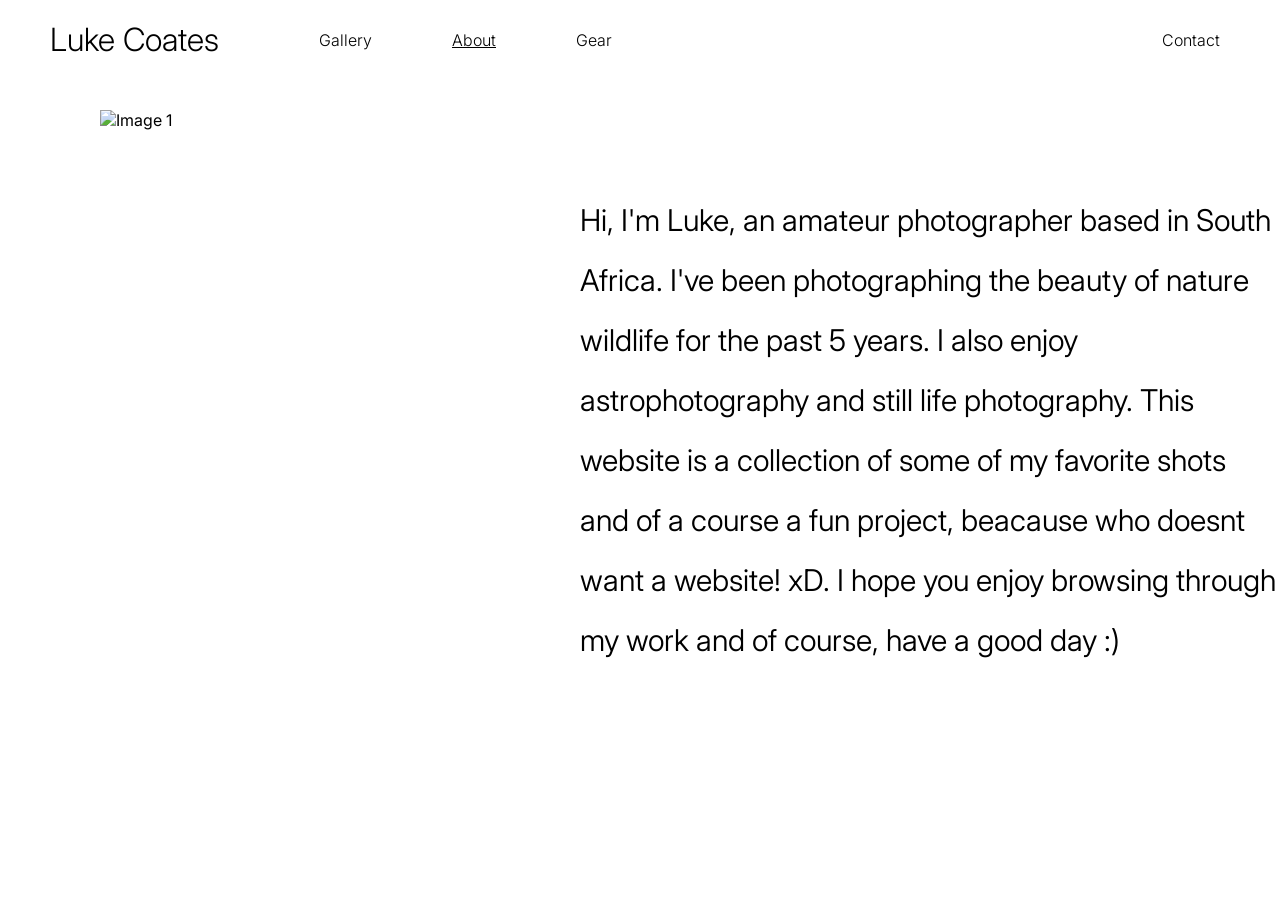
==== about.html @ 72ab8815 "Add files via upload" ====
<!DOCTYPE html>
<html>
    <head>
        <title>Luke Coates</title>
        <meta name="viewport" content="width=device-width, initial-scale=1.0">
        <link href="./style.css" rel="stylesheet">
        <link rel="preconnect" href="https://fonts.googleapis.com">
        <link rel="preconnect" href="https://fonts.gstatic.com" crossorigin>
        <link href="https://fonts.googleapis.com/css2?family=Inter:ital,opsz,wght@0,14..32,100..900;1,14..32,100..900&display=swap" rel="stylesheet">
    </head>
    <body>
        <div class="bar">
            <h1><a href="index.html" class="logo">Luke Coates</a></h1>
            <a href="./index.html">Gallery</a>
            <a href="./about.html" class="active">About</a>
            <a href="./gear.html">Gear</a>
            <a href="./contact.html" class="contact">Contact</a>
        </div>
        <div class="about">
            <img src="../Photos/35.jpg" alt="Image 1" class="about-image">
            <p class="about-text">Hi, I'm Luke, an amateur photographer based in South Africa. I've been photographing the beauty of nature wildlife for the past 5 years. I also enjoy astrophotography and still life photography. This website is a collection of some of my favorite shots and of a course a fun project, beacause who doesnt want a website! xD. I hope you enjoy browsing through my work and of course, have a good day :)</p>
        </div>
    </body>
</html>
---- style.css ----
body {
    font-family: "Inter";
    margin: 0;
    padding-top: 90px;
}

.bar {
    display: flex;
    align-items: center;
    gap: 80px;

    position: fixed;
    top: 0;
    left: 0;

    width: 100%;
    box-sizing: border-box;

    padding: 20px 30px;
    background: white;

    z-index: 1000;

    transition: transform 0.3s ease;
}

.contact {
    margin-left: auto;
    margin-right: 30px;
}

h1 {
    margin: 0px 20px;
    font-weight: 350;
}

a{
    color: black;
    text-decoration: none;
    font-weight:300;
}

a:hover {
    text-decoration: underline;
}

.active {
    text-decoration: underline;
}

#dont-contact {
    display: flex;
    height: 80vh;
    align-items: center;
    justify-content: center;
    font-weight: 400;
    font-size: 40px;
}

.gallery {
    display: flex;
    flex-wrap: wrap;
    gap: 0;
    margin: 0;
}

img {
    width: 50%;
    height: auto;
}

.about-image {
    margin: 20px;
    margin-left: 100px;
    width: 40%;
    height: auto;
}

.about {
    display: flex;
    justify-content: center;
    gap: 20px;
}

.about-text {
    max-width: 700px;
    font-size: 30px;
    font-weight: 350;
    line-height: 2;
    margin-top: 100px;
}


.rickroll {
    display: block;
    width: fit-content;
    margin: 0 auto;
}

.gear-image {
    display: block;
    width: 800px;
    margin: 100px 100px;
}

.gear {
    display: flex;
    justify-content: center;
    gap: 20px;
}

.gear-text {
    font-size: 30px;
    font-weight: 350;
    line-height: 2;
    margin-top: 200px;
}

#lightbox {
    position: fixed;
    inset: 0;
    background: rgba(0, 0, 0, 0.9);

    display: none;

    justify-content: center;
    align-items: center;

    z-index: 9999;
}

#lightbox img {
    max-width: 90%;
    max-height: 90%;
    object-fit: contain;
    cursor: pointer;
}

.gallery img {
    transition: transform .3s ease;
    cursor: zoom-in;
}

.gallery img:hover {
    transform: scale(1.02);
}

.logo:hover {
    text-decoration: none;
}


@media (max-width: 900px) {

    .bar {
        gap: 25px;
        padding: 15px;
        font-size: 14px;
    }

    h1 {
        font-size: 24px;
        margin: 0;
    }

    .gallery img {
        width: 100%;
    }

    .about,
    .gear {
        flex-direction: column;
        align-items: center;
    }

    .about-image,
    .gear-image {
        width: 90%;
        margin: 20px;
    }

    .about-text,
    .gear-text {
        margin: 20px;
        font-size: 22px;
        max-width: 90%;
    }

    #dont-contact {
        font-size: 28px;
        text-align: center;
        padding: 20px;
    }
}
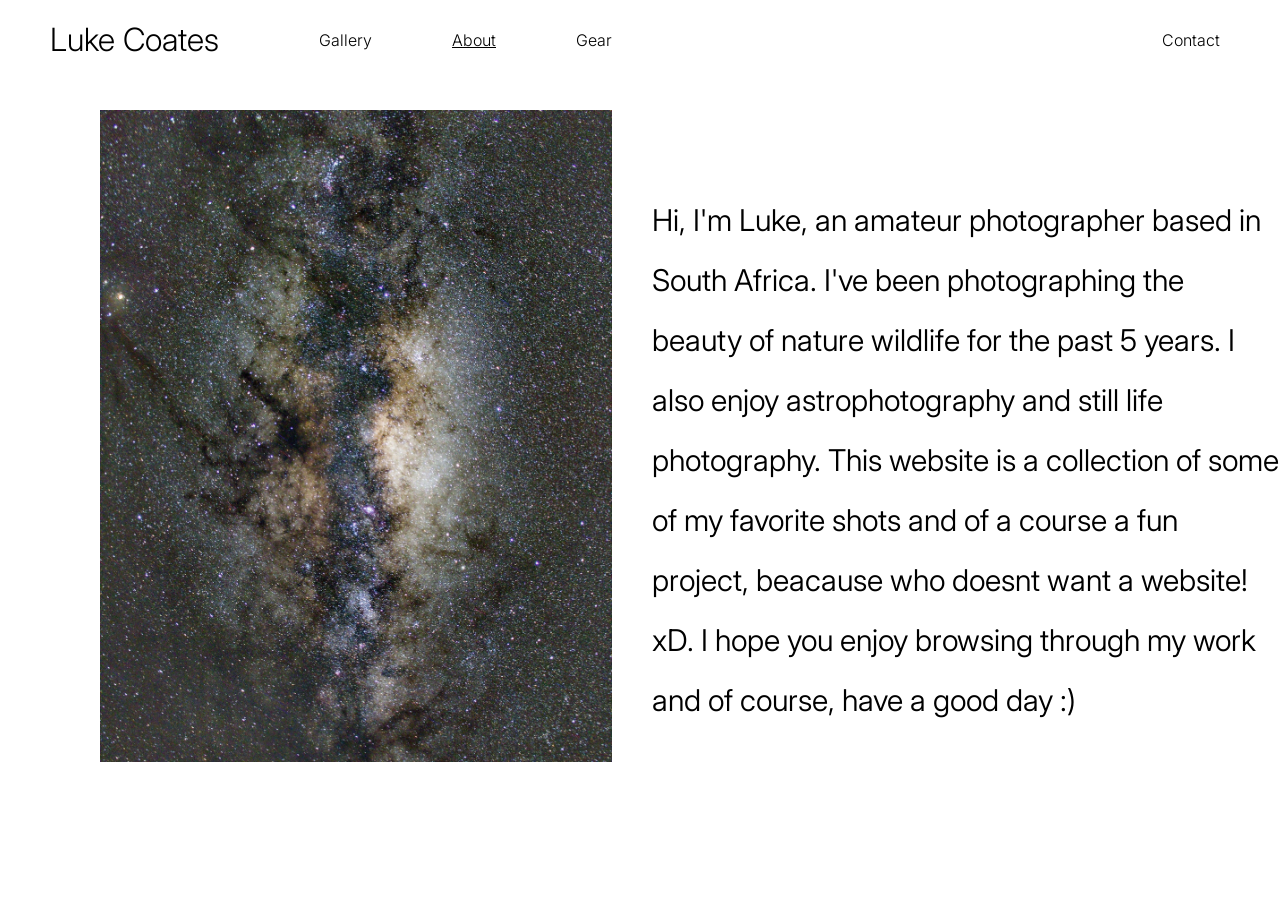
==== commit d070e04a: "Fix HTML structure and update image source Updated image source path and fixed HTML structure." ====
--- a/about.html
+++ b/about.html
@@ -17,8 +17,8 @@
             <a href="./contact.html" class="contact">Contact</a>
         </div>
         <div class="about">
-            <img src="../Photos/35.jpg" alt="Image 1" class="about-image">
+            <img src="/Photos/35.jpg" alt="Image 1" class="about-image">
             <p class="about-text">Hi, I'm Luke, an amateur photographer based in South Africa. I've been photographing the beauty of nature wildlife for the past 5 years. I also enjoy astrophotography and still life photography. This website is a collection of some of my favorite shots and of a course a fun project, beacause who doesnt want a website! xD. I hope you enjoy browsing through my work and of course, have a good day :)</p>
         </div>
     </body>
-</html>+</html>
